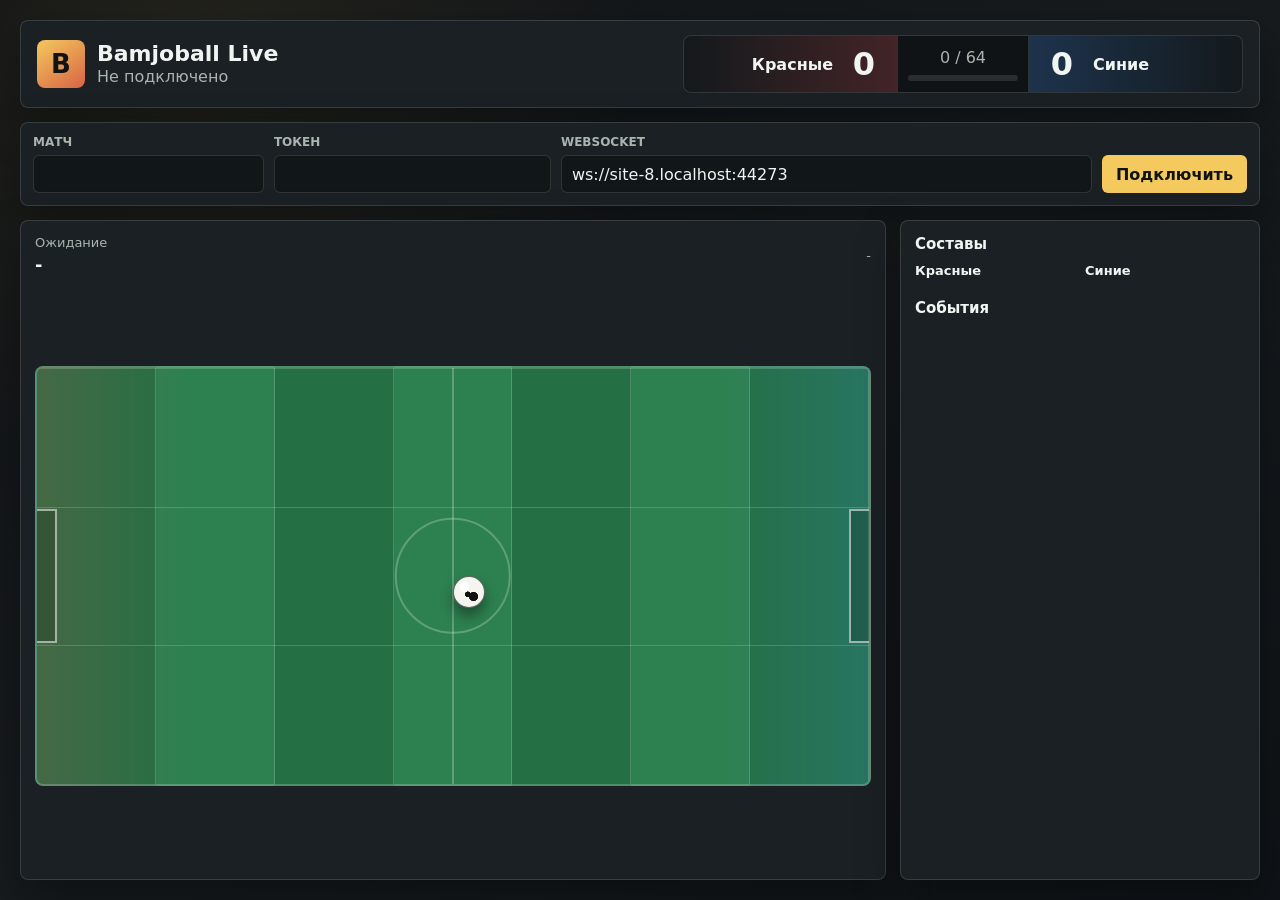
==== bamjoball-match/index.html @ f3a964e2 "add first version of live matches" ====
<!doctype html>
<html lang="ru">
<head>
  <meta charset="utf-8">
  <meta name="viewport" content="width=device-width, initial-scale=1">
  <title>Bamjoball Live</title>
  <link rel="stylesheet" href="./styles.css">
</head>
<body>
  <main class="app">
    <section class="topbar" aria-label="Матч">
      <div class="brand">
        <div class="mark">B</div>
        <div>
          <h1>Bamjoball Live</h1>
          <p id="matchStatus">Не подключено</p>
        </div>
      </div>

      <div class="scoreboard" aria-live="polite">
        <div class="team red">
          <span>Красные</span>
          <strong id="redScore">0</strong>
        </div>
        <div class="clock">
          <span id="tickLabel">0 / 64</span>
          <div class="progress"><i id="progressBar"></i></div>
        </div>
        <div class="team blue">
          <strong id="blueScore">0</strong>
          <span>Синие</span>
        </div>
      </div>
    </section>

    <section class="connection" aria-label="Подключение">
      <label>
        <span>Матч</span>
        <input id="matchIdInput" autocomplete="off" spellcheck="false">
      </label>
      <label>
        <span>Токен</span>
        <input id="tokenInput" autocomplete="off" spellcheck="false">
      </label>
      <label class="wide">
        <span>WebSocket</span>
        <input id="wsInput" autocomplete="off" spellcheck="false" placeholder="wss://...">
      </label>
      <button id="connectButton" type="button">Подключить</button>
    </section>

    <section class="layout">
      <section class="pitchPanel" aria-label="Поле">
        <div class="pitchHeader">
          <div>
            <span id="phaseLabel">Ожидание</span>
            <strong id="matchIdLabel">-</strong>
          </div>
          <div id="serverTimeLabel">-</div>
        </div>
        <div id="pitch" class="pitch">
          <div class="goal redGoal"></div>
          <div class="goal blueGoal"></div>
          <div class="centerLine"></div>
          <div class="centerCircle"></div>
          <div id="objectsLayer" class="layer"></div>
          <div id="playersLayer" class="layer"></div>
          <div id="ball" class="ball" aria-label="Мяч"></div>
        </div>
      </section>

      <aside class="sidePanel" aria-label="События">
        <section class="panelSection">
          <h2>Составы</h2>
          <div class="rosters">
            <div>
              <h3>Красные</h3>
              <div id="redRoster" class="roster"></div>
            </div>
            <div>
              <h3>Синие</h3>
              <div id="blueRoster" class="roster"></div>
            </div>
          </div>
        </section>
        <section class="panelSection eventsSection">
          <h2>События</h2>
          <div id="events" class="events"></div>
        </section>
      </aside>
    </section>
  </main>

  <script src="./app.js"></script>
</body>
</html>
---- bamjoball-match/styles.css ----
:root {
  color-scheme: dark;
  --bg: #111416;
  --panel: #1c2226;
  --panel-2: #242b30;
  --line: rgba(255, 255, 255, 0.13);
  --text: #f1f5f2;
  --muted: #aab5ad;
  --red: #d94747;
  --red-deep: #7f1d1d;
  --blue: #3887e8;
  --blue-deep: #173d79;
  --field: #247044;
  --field-2: #2d8150;
  --gold: #f4c95d;
  --shadow: rgba(0, 0, 0, 0.35);
}

* {
  box-sizing: border-box;
}

html,
body {
  min-height: 100%;
}

body {
  margin: 0;
  background:
    radial-gradient(circle at 15% 5%, rgba(244, 201, 93, 0.08), transparent 28rem),
    linear-gradient(145deg, #101315, #171b1e 48%, #0f1317);
  color: var(--text);
  font-family: Inter, ui-sans-serif, system-ui, -apple-system, BlinkMacSystemFont, "Segoe UI", sans-serif;
  letter-spacing: 0;
}

button,
input {
  font: inherit;
}

.app {
  min-height: 100vh;
  padding: 20px;
  display: grid;
  grid-template-rows: auto auto 1fr;
  gap: 14px;
}

.topbar,
.connection,
.pitchPanel,
.sidePanel {
  border: 1px solid var(--line);
  background: color-mix(in srgb, var(--panel) 94%, black);
  box-shadow: 0 18px 44px var(--shadow);
}

.topbar {
  min-height: 88px;
  border-radius: 8px;
  padding: 14px 16px;
  display: grid;
  grid-template-columns: minmax(220px, 1fr) minmax(340px, 560px);
  gap: 16px;
  align-items: center;
}

.brand {
  display: flex;
  align-items: center;
  gap: 12px;
  min-width: 0;
}

.mark {
  width: 48px;
  height: 48px;
  border-radius: 8px;
  display: grid;
  place-items: center;
  background: linear-gradient(145deg, #f4c95d, #d76445);
  color: #101315;
  font-weight: 900;
  font-size: 26px;
}

h1,
h2,
h3,
p {
  margin: 0;
}

h1 {
  font-size: 22px;
  line-height: 1.1;
}

.brand p,
.pitchHeader,
.connection span,
.clock span,
.rosterMeta,
.eventMeta {
  color: var(--muted);
}

.scoreboard {
  min-height: 58px;
  display: grid;
  grid-template-columns: 1fr 132px 1fr;
  align-items: center;
  overflow: hidden;
  border-radius: 8px;
  border: 1px solid var(--line);
  background: #14191c;
}

.team {
  height: 100%;
  display: flex;
  align-items: center;
  gap: 12px;
  padding: 10px 14px;
  font-weight: 800;
}

.team.red {
  justify-content: flex-end;
  background: linear-gradient(90deg, transparent, rgba(217, 71, 71, 0.24));
}

.team.blue {
  justify-content: flex-start;
  background: linear-gradient(270deg, transparent, rgba(56, 135, 232, 0.24));
}

.team strong {
  min-width: 38px;
  font-size: 32px;
  line-height: 1;
  text-align: center;
}

.clock {
  height: 100%;
  padding: 10px;
  display: grid;
  align-content: center;
  gap: 8px;
  text-align: center;
  border-left: 1px solid var(--line);
  border-right: 1px solid var(--line);
  background: rgba(0, 0, 0, 0.24);
}

.progress {
  height: 6px;
  overflow: hidden;
  border-radius: 999px;
  background: rgba(255, 255, 255, 0.11);
}

.progress i {
  display: block;
  width: 0;
  height: 100%;
  background: linear-gradient(90deg, var(--red), var(--gold), var(--blue));
}

.connection {
  border-radius: 8px;
  padding: 12px;
  display: grid;
  grid-template-columns: minmax(120px, 1fr) minmax(160px, 1.2fr) minmax(260px, 2.3fr) auto;
  gap: 10px;
  align-items: end;
}

.connection label {
  display: grid;
  gap: 6px;
  min-width: 0;
}

.connection span {
  font-size: 12px;
  font-weight: 700;
  text-transform: uppercase;
}

.connection input {
  width: 100%;
  min-height: 38px;
  border: 1px solid var(--line);
  border-radius: 6px;
  padding: 8px 10px;
  color: var(--text);
  background: #111619;
  outline: none;
}

.connection input:focus {
  border-color: color-mix(in srgb, var(--gold) 70%, white);
}

.connection button {
  min-height: 38px;
  border: 0;
  border-radius: 6px;
  padding: 8px 14px;
  color: #101315;
  background: var(--gold);
  font-weight: 900;
  cursor: pointer;
}

.connection button:disabled {
  cursor: default;
  opacity: 0.62;
}

.layout {
  min-height: 0;
  display: grid;
  grid-template-columns: minmax(560px, 1fr) 360px;
  gap: 14px;
}

.pitchPanel,
.sidePanel {
  min-height: 0;
  border-radius: 8px;
}

.pitchPanel {
  padding: 14px;
  display: grid;
  grid-template-rows: auto minmax(420px, 1fr);
  gap: 12px;
}

.pitchHeader {
  display: flex;
  justify-content: space-between;
  gap: 16px;
  align-items: center;
  font-size: 13px;
}

.pitchHeader strong {
  display: block;
  margin-top: 4px;
  color: var(--text);
  font-size: 18px;
}

.pitch {
  position: relative;
  min-height: 420px;
  aspect-ratio: 7 / 3;
  width: 100%;
  max-height: calc(100vh - 235px);
  align-self: center;
  justify-self: center;
  overflow: hidden;
  border-radius: 8px;
  border: 2px solid rgba(255, 255, 255, 0.2);
  background:
    linear-gradient(90deg, rgba(217, 71, 71, 0.18), transparent 18%, transparent 82%, rgba(56, 135, 232, 0.18)),
    repeating-linear-gradient(90deg, var(--field), var(--field) calc(100% / 7), var(--field-2) calc(100% / 7), var(--field-2) calc(200% / 7));
}

.pitch.customField {
  background:
    linear-gradient(90deg, rgba(217, 71, 71, 0.12), transparent 20%, transparent 80%, rgba(56, 135, 232, 0.12)),
    var(--field-image) center / cover no-repeat;
}

.pitch.customField::before,
.pitch.customField .goal,
.pitch.customField .centerLine,
.pitch.customField .centerCircle {
  display: none;
}

.pitch::before {
  content: "";
  position: absolute;
  inset: 0;
  background:
    repeating-linear-gradient(90deg, transparent 0, transparent calc((100% / 7) - 1px), rgba(255, 255, 255, 0.18) calc((100% / 7) - 1px), rgba(255, 255, 255, 0.18) calc(100% / 7)),
    repeating-linear-gradient(0deg, transparent 0, transparent calc((100% / 3) - 1px), rgba(255, 255, 255, 0.17) calc((100% / 3) - 1px), rgba(255, 255, 255, 0.17) calc(100% / 3));
  pointer-events: none;
}

.goal {
  position: absolute;
  top: 34%;
  width: 2.4%;
  height: 32%;
  border: 2px solid rgba(255, 255, 255, 0.55);
  background: rgba(0, 0, 0, 0.2);
  z-index: 1;
}

.redGoal {
  left: 0;
  border-left: 0;
}

.blueGoal {
  right: 0;
  border-right: 0;
}

.centerLine {
  position: absolute;
  top: 0;
  bottom: 0;
  left: 50%;
  width: 2px;
  background: rgba(255, 255, 255, 0.24);
  transform: translateX(-50%);
  z-index: 1;
}

.centerCircle {
  position: absolute;
  left: 50%;
  top: 50%;
  width: 14%;
  aspect-ratio: 1;
  border: 2px solid rgba(255, 255, 255, 0.24);
  border-radius: 50%;
  transform: translate(-50%, -50%);
  z-index: 1;
}

.layer,
.ball {
  position: absolute;
  inset: 0;
  pointer-events: none;
}

.player,
.object,
.ball::before {
  position: absolute;
}

.player {
  width: clamp(62px, 7.2vw, 92px);
  z-index: 4;
  display: grid;
  justify-items: center;
  transform: translate(-50%, -58%);
  transition: filter 160ms ease;
}

.playerIcon {
  width: clamp(48px, 5.8vw, 70px);
  aspect-ratio: 1;
  border-radius: 0 0 7px 7px;
  border: 3px solid var(--team-color);
  background: #121619 center / cover no-repeat;
  box-shadow: 0 10px 22px rgba(0, 0, 0, 0.32);
}

.player.hasBall .playerIcon {
  filter: saturate(1.15) brightness(1.08);
  box-shadow: 0 0 0 4px rgba(244, 201, 93, 0.36), 0 14px 28px rgba(0, 0, 0, 0.38);
}

.player.hasBall .playerLabel {
  box-shadow: 0 0 0 4px rgba(244, 201, 93, 0.18);
}

.playerLabel {
  width: clamp(62px, 7.2vw, 92px);
  max-width: 100%;
  margin-bottom: -3px;
  padding: 3px 6px 4px;
  border: 3px solid var(--team-color);
  border-bottom: 0;
  border-radius: 7px 7px 0 0;
  color: white;
  background:
    linear-gradient(180deg, color-mix(in srgb, var(--team-color) 58%, #111 42%), color-mix(in srgb, var(--team-color) 34%, #050607 66%));
  font-size: 11px;
  font-weight: 900;
  line-height: 1.1;
  text-align: center;
  white-space: nowrap;
  overflow: hidden;
  text-overflow: ellipsis;
  text-shadow: 0 1px 2px rgba(0, 0, 0, 0.75);
}

.ball {
  z-index: 6;
}

.ball::before {
  content: "";
  width: clamp(18px, 2.8vw, 30px);
  aspect-ratio: 1;
  left: var(--ball-x, 50%);
  top: var(--ball-y, 50%);
  border-radius: 50%;
  background:
    radial-gradient(circle at 35% 34%, #ffffff 0 17%, transparent 18%),
    radial-gradient(circle at 65% 65%, #111 0 16%, transparent 17%),
    radial-gradient(circle at 46% 58%, #111 0 12%, transparent 13%),
    #f5f5f0;
  border: 1px solid rgba(0, 0, 0, 0.58);
  box-shadow: 0 8px 14px rgba(0, 0, 0, 0.4);
}

.object {
  width: clamp(28px, 4.4vw, 48px);
  aspect-ratio: 1;
  z-index: 3;
  transform: translate(-50%, -50%);
}

.object::before {
  content: "";
  position: absolute;
  inset: 0;
  border-radius: 50%;
}

.object.totem::before {
  border: 3px solid #e7d47b;
  background: rgba(106, 79, 35, 0.82);
}

.object.portal::before {
  border: 3px solid #69e0d2;
  background: radial-gradient(circle, rgba(105, 224, 210, 0.78), rgba(37, 79, 135, 0.38));
  animation: pulse 1.1s ease-in-out infinite alternate;
}

.object.blackhole::before {
  border: 3px solid #9d8df1;
  background: radial-gradient(circle, #050507 26%, #402b77 56%, rgba(157, 141, 241, 0.18));
  animation: spin 2.4s linear infinite;
}

.sidePanel {
  padding: 14px;
  display: grid;
  grid-template-rows: auto minmax(0, 1fr);
  gap: 14px;
  overflow: hidden;
}

.panelSection {
  min-width: 0;
}

.panelSection h2 {
  margin-bottom: 10px;
  font-size: 15px;
}

.rosters {
  display: grid;
  grid-template-columns: 1fr 1fr;
  gap: 10px;
}

.rosters h3 {
  margin-bottom: 7px;
  font-size: 13px;
}

.roster {
  display: grid;
  gap: 7px;
}

.rosterCard {
  min-width: 0;
  border: 1px solid var(--line);
  border-left: 4px solid var(--team-color);
  border-radius: 7px;
  padding: 8px;
  background: #14191c;
}

.rosterName {
  display: flex;
  align-items: center;
  gap: 6px;
  min-width: 0;
  font-size: 13px;
  font-weight: 800;
}

.rosterName img {
  width: 22px;
  height: 22px;
  border-radius: 50%;
}

.rosterName span {
  min-width: 0;
  overflow: hidden;
  text-overflow: ellipsis;
  white-space: nowrap;
}

.rosterMeta {
  margin-top: 4px;
  font-size: 11px;
}

.eventsSection {
  min-height: 0;
  display: grid;
  grid-template-rows: auto minmax(0, 1fr);
}

.events {
  min-height: 0;
  overflow: auto;
  display: flex;
  flex-direction: column-reverse;
  gap: 8px;
  padding-right: 4px;
}

.event {
  border: 1px solid var(--line);
  border-left: 4px solid var(--team-color, var(--gold));
  border-radius: 7px;
  padding: 8px;
  background: #14191c;
}

.eventText {
  margin-top: 3px;
  font-size: 13px;
  line-height: 1.35;
}

@keyframes pulse {
  from {
    transform: scale(0.92);
    opacity: 0.72;
  }
  to {
    transform: scale(1.08);
    opacity: 1;
  }
}

@keyframes spin {
  to {
    rotate: 360deg;
  }
}

@media (max-width: 980px) {
  .app {
    padding: 12px;
  }

  .topbar,
  .layout,
  .connection {
    grid-template-columns: 1fr;
  }

  .scoreboard {
    grid-template-columns: 1fr 104px 1fr;
  }

  .layout {
    min-height: auto;
  }

  .pitchPanel {
    grid-template-rows: auto auto;
  }

  .pitch {
    min-height: 260px;
    max-height: none;
  }

  .sidePanel {
    min-height: 420px;
  }
}

@media (max-width: 560px) {
  .topbar {
    padding: 12px;
  }

  .brand {
    align-items: flex-start;
  }

  .mark {
    width: 42px;
    height: 42px;
  }

  h1 {
    font-size: 19px;
  }

  .team {
    gap: 6px;
    padding: 8px;
    font-size: 12px;
  }

  .team strong {
    min-width: 28px;
    font-size: 26px;
  }

  .scoreboard {
    grid-template-columns: 1fr 84px 1fr;
  }

  .clock {
    padding: 8px 6px;
  }

  .rosters {
    grid-template-columns: 1fr;
  }

  .player {
    width: 58px;
  }

  .playerLabel {
    width: 58px;
    font-size: 9px;
    padding-inline: 4px;
  }

  .playerIcon {
    width: 44px;
  }
}
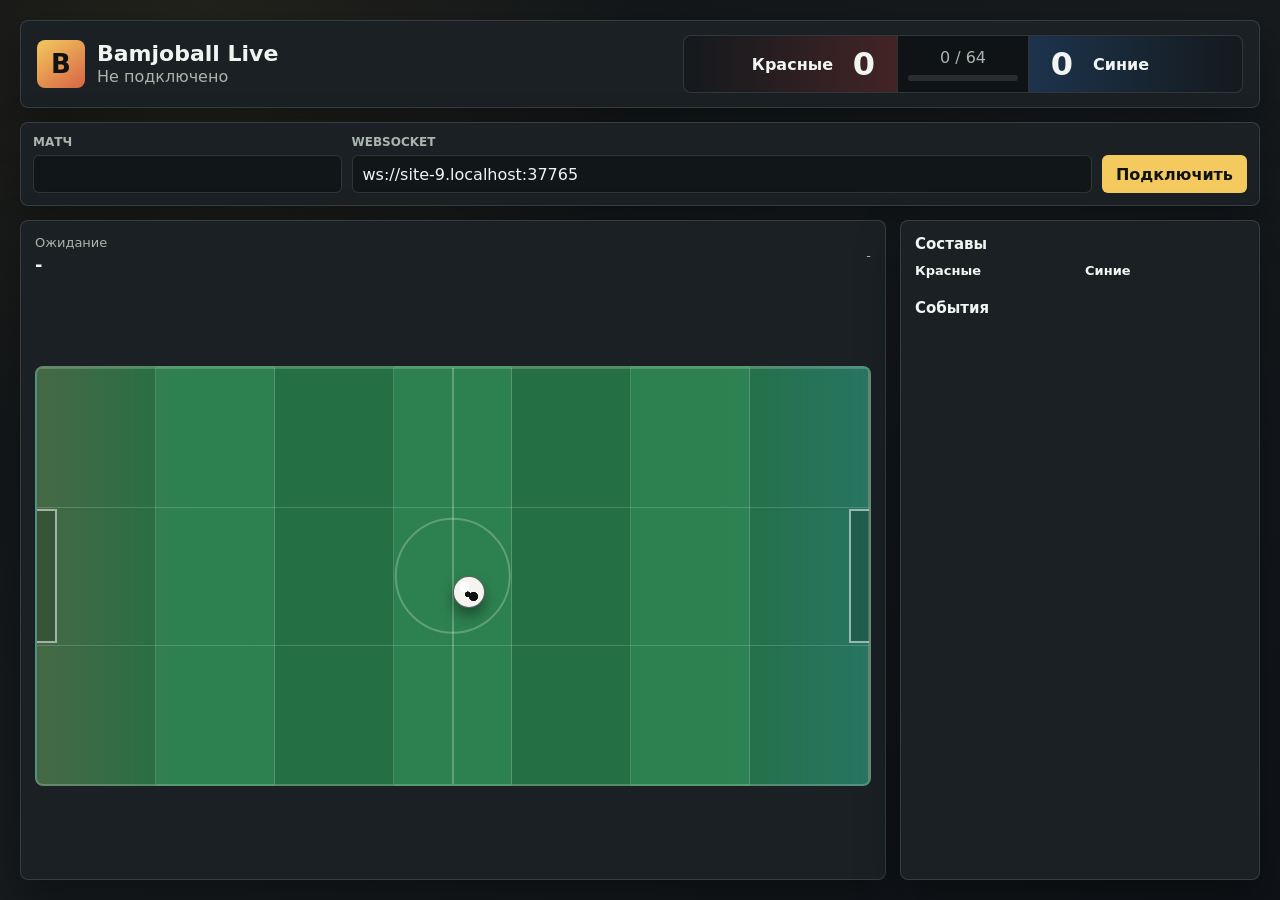
==== commit c6d752b0: "no more token" ====
--- a/bamjoball-match/index.html
+++ b/bamjoball-match/index.html
@@ -37,10 +37,6 @@
       <label>
         <span>Матч</span>
         <input id="matchIdInput" autocomplete="off" spellcheck="false">
-      </label>
-      <label>
-        <span>Токен</span>
-        <input id="tokenInput" autocomplete="off" spellcheck="false">
       </label>
       <label class="wide">
         <span>WebSocket</span>
--- a/bamjoball-match/styles.css
+++ b/bamjoball-match/styles.css
@@ -174,7 +174,7 @@
   border-radius: 8px;
   padding: 12px;
   display: grid;
-  grid-template-columns: minmax(120px, 1fr) minmax(160px, 1.2fr) minmax(260px, 2.3fr) auto;
+  grid-template-columns: minmax(140px, 1fr) minmax(260px, 2.4fr) auto;
   gap: 10px;
   align-items: end;
 }
@@ -353,24 +353,26 @@
 }
 
 .player {
-  width: clamp(62px, 7.2vw, 92px);
+  width: clamp(52px, 5.8vw, 74px);
   z-index: 4;
   display: grid;
   justify-items: center;
-  transform: translate(-50%, -58%);
+  transform: translate(-50%, -56%);
   transition: filter 160ms ease;
 }
 
 .playerIcon {
-  width: clamp(48px, 5.8vw, 70px);
+  width: clamp(38px, 4.6vw, 54px);
   aspect-ratio: 1;
   border-radius: 0 0 7px 7px;
-  border: 3px solid var(--team-color);
+  border: 2px solid var(--team-color);
   background: #121619 center / cover no-repeat;
+  opacity: 0.82;
   box-shadow: 0 10px 22px rgba(0, 0, 0, 0.32);
 }
 
 .player.hasBall .playerIcon {
+  opacity: 0.96;
   filter: saturate(1.15) brightness(1.08);
   box-shadow: 0 0 0 4px rgba(244, 201, 93, 0.36), 0 14px 28px rgba(0, 0, 0, 0.38);
 }
@@ -380,17 +382,17 @@
 }
 
 .playerLabel {
-  width: clamp(62px, 7.2vw, 92px);
+  width: clamp(52px, 5.8vw, 74px);
   max-width: 100%;
   margin-bottom: -3px;
-  padding: 3px 6px 4px;
-  border: 3px solid var(--team-color);
+  padding: 2px 5px 3px;
+  border: 2px solid var(--team-color);
   border-bottom: 0;
   border-radius: 7px 7px 0 0;
   color: white;
   background:
     linear-gradient(180deg, color-mix(in srgb, var(--team-color) 58%, #111 42%), color-mix(in srgb, var(--team-color) 34%, #050607 66%));
-  font-size: 11px;
+  font-size: 10px;
   font-weight: 900;
   line-height: 1.1;
   text-align: center;
@@ -641,16 +643,16 @@
   }
 
   .player {
-    width: 58px;
+    width: 48px;
   }
 
   .playerLabel {
-    width: 58px;
-    font-size: 9px;
+    width: 48px;
+    font-size: 8px;
     padding-inline: 4px;
   }
 
   .playerIcon {
-    width: 44px;
-  }
-}
+    width: 36px;
+  }
+}
